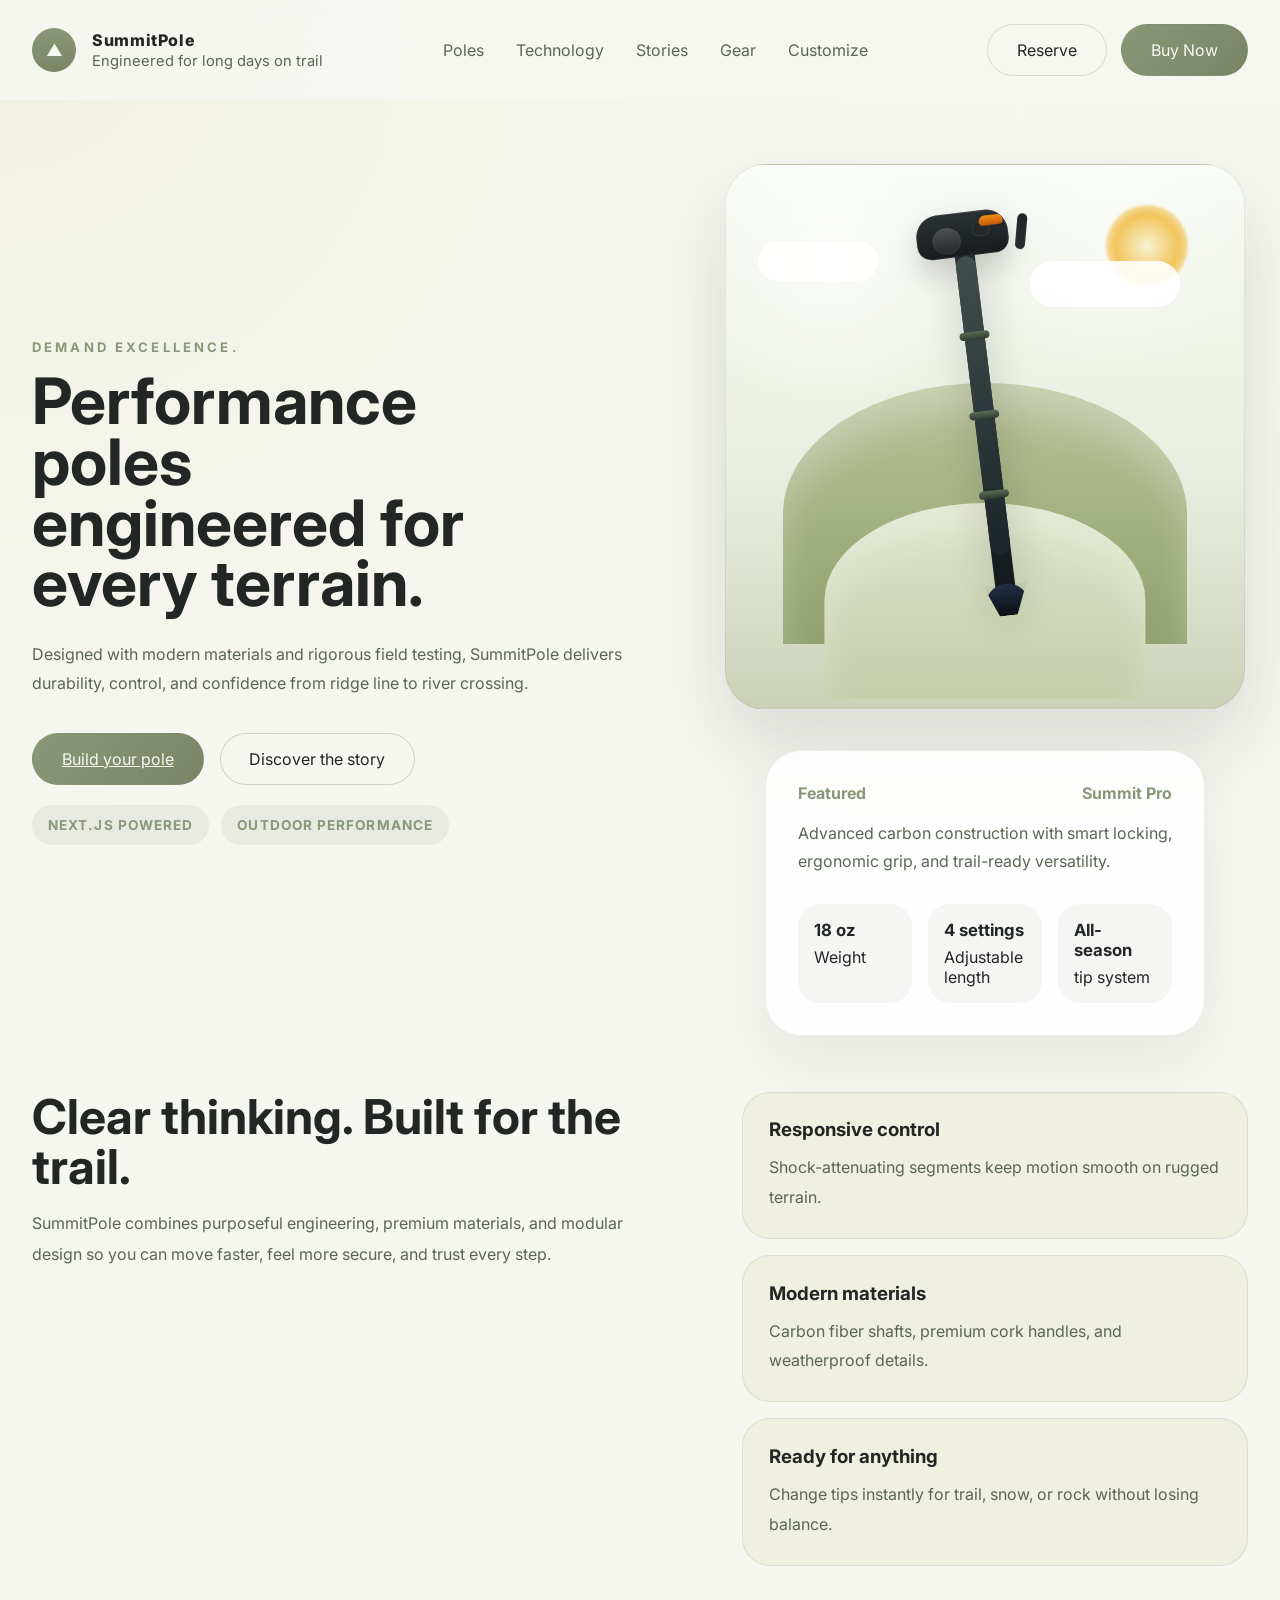
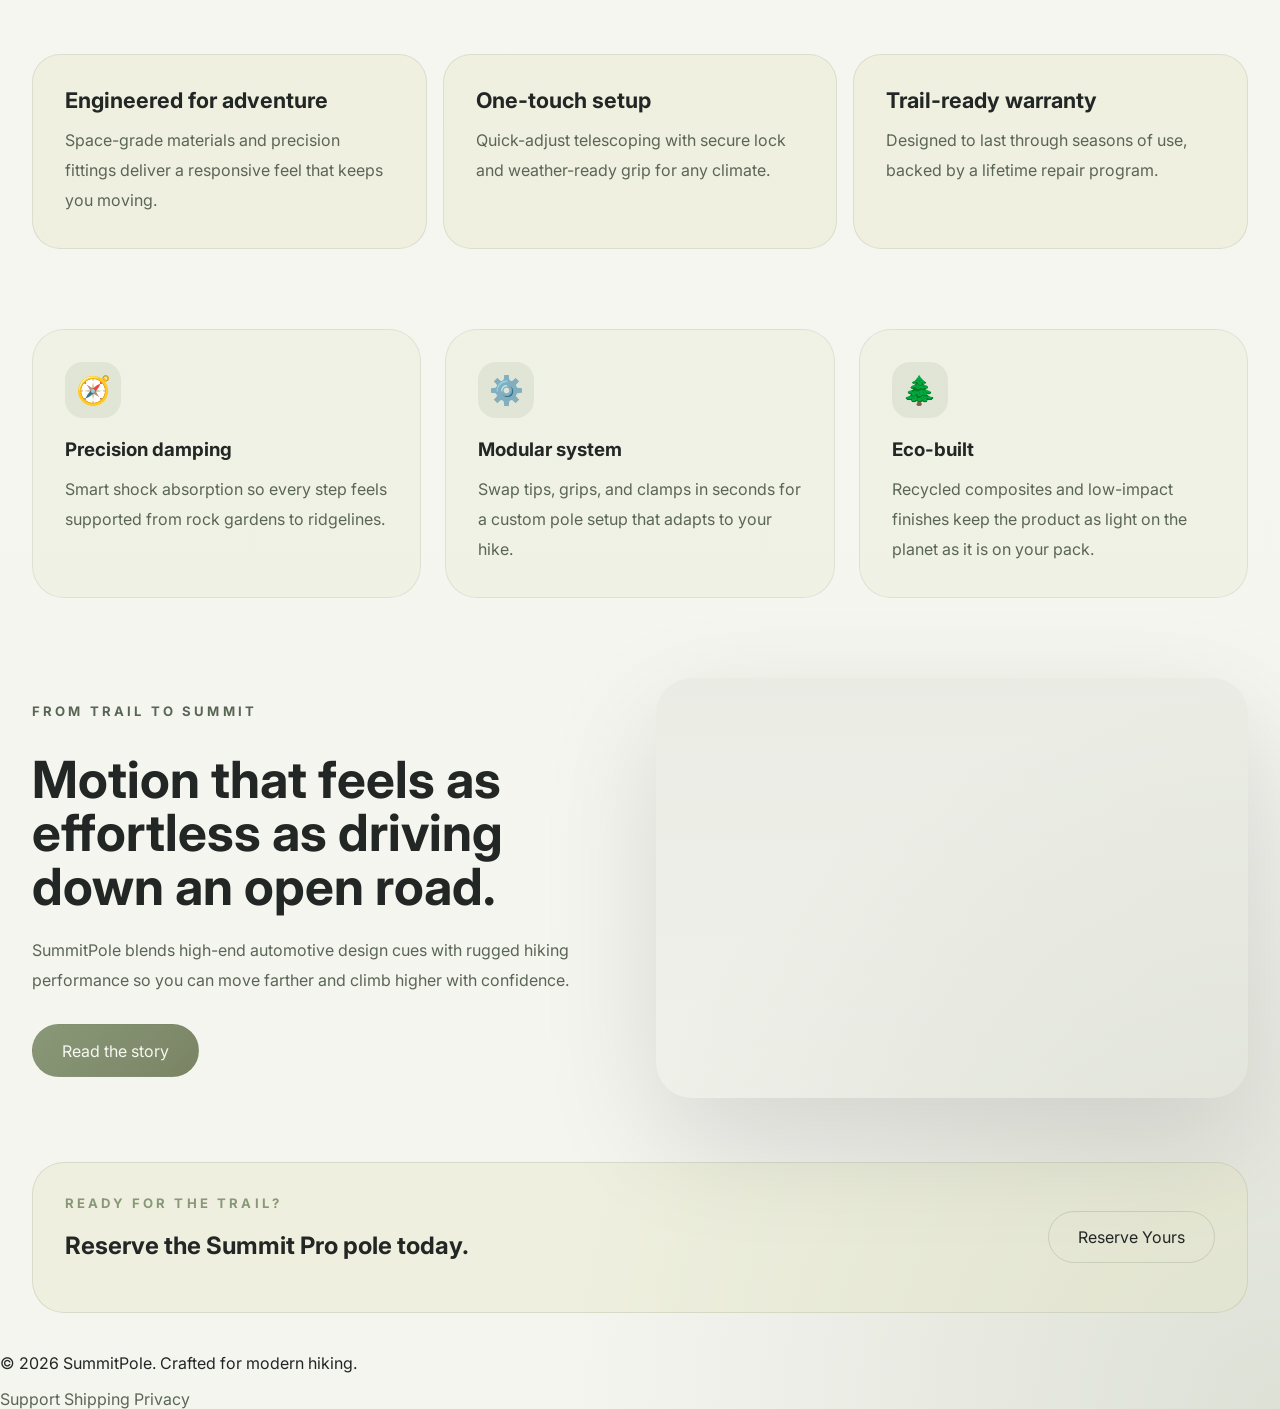
==== index.html @ 0c3d27c0 "<o j k" ====
<!DOCTYPE html>
<html lang="en">
  <head>
    <meta charset="UTF-8" />
    <meta name="viewport" content="width=device-width, initial-scale=1.0" />
    <title>SummitPole | The Modern Hiking Pole</title>
    <link rel="preconnect" href="https://fonts.googleapis.com" />
    <link rel="preconnect" href="https://fonts.gstatic.com" crossorigin />
    <link
      href="https://fonts.googleapis.com/css2?family=Inter:wght@400;500;600;700;800&display=swap"
      rel="stylesheet"
    />
    <link rel="stylesheet" href="styles.css" />
  </head>
  <body>
    <header class="site-header">
      <div class="brand">
        <span class="brand-mark">▲</span>
        <div>
          <p class="brand-name">SummitPole</p>
          <p class="brand-tag">Engineered for long days on trail</p>
        </div>
      </div>

      <nav class="site-nav">
        <a href="#poles">Poles</a>
        <a href="#technology">Technology</a>
        <a href="#stories">Stories</a>
        <a href="#gear">Gear</a>
        <a href="build.html">Customize</a>
      </nav>

      <div class="nav-actions">
        <button class="btn btn-secondary">Reserve</button>
        <a href="build.html"><button class="btn btn-primary">Buy Now</button></a>
      </div>
    </header>

    <main>
      <section class="hero-section hero-animated">
        <div class="hero-copy">
          <p class="eyebrow">Demand Excellence.</p>
          <h1>Performance poles engineered for every terrain.</h1>
          <p class="hero-text">
            Designed with modern materials and rigorous field testing, SummitPole delivers durability, control, and confidence from ridge line to river crossing.
          </p>
          <div class="hero-actions">
            <a class="btn btn-primary" href="build.html">Build your pole</a>
            <button class="btn btn-outline">Discover the story</button>
          </div>
          <div class="hero-badges">
            <span class="hero-badge">Next.js powered</span>
            <span class="hero-badge">Outdoor performance</span>
          </div>
        </div>

        <div class="hero-media">
          <div class="hero-scene">
            <div class="scene-sun"></div>
            <div class="scene-cloud cloud-1"></div>
            <div class="scene-cloud cloud-2"></div>
            <div class="scene-mountain mountain-back"></div>
            <div class="scene-mountain mountain-front"></div>
            <div class="pole-graphic">
              <div class="pole-handle">
                <div class="handle-body"></div>
                <div class="handle-grip"></div>
                <div class="handle-trigger"></div>
                <div class="handle-tip"></div>
                <div class="handle-strap"></div>
              </div>
              <div class="pole-body"></div>
              <div class="pole-ring pole-ring-top"></div>
              <div class="pole-ring pole-ring-mid"></div>
              <div class="pole-ring pole-ring-bottom"></div>
              <div class="pole-tip"></div>
            </div>
          </div>
          <div class="hero-card">
            <div class="hero-card-header">
              <span>Featured</span>
              <span>Summit Pro</span>
            </div>
            <p>Advanced carbon construction with smart locking, ergonomic grip, and trail-ready versatility.</p>
            <div class="stats-row">
              <div>
                <strong>18 oz</strong>
                <span>Weight</span>
              </div>
              <div>
                <strong>4 settings</strong>
                <span>Adjustable length</span>
              </div>
              <div>
                <strong>All-season</strong>
                <span>tip system</span>
              </div>
            </div>
          </div>
        </div>
      </section>

      <section class="intro-panel">
        <div class="intro-copy">
          <h2>Clear thinking. Built for the trail.</h2>
          <p>
            SummitPole combines purposeful engineering, premium materials, and modular design so you can move faster, feel more secure, and trust every step.
          </p>
        </div>
        <div class="intro-points">
          <article>
            <h3>Responsive control</h3>
            <p>Shock-attenuating segments keep motion smooth on rugged terrain.</p>
          </article>
          <article>
            <h3>Modern materials</h3>
            <p>Carbon fiber shafts, premium cork handles, and weatherproof details.</p>
          </article>
          <article>
            <h3>Ready for anything</h3>
            <p>Change tips instantly for trail, snow, or rock without losing balance.</p>
          </article>
        </div>
      </section>

      <section class="feature-strip">
        <article>
          <h2>Engineered for adventure</h2>
          <p>Space-grade materials and precision fittings deliver a responsive feel that keeps you moving.</p>
        </article>
        <article>
          <h2>One-touch setup</h2>
          <p>Quick-adjust telescoping with secure lock and weather-ready grip for any climate.</p>
        </article>
        <article>
          <h2>Trail-ready warranty</h2>
          <p>Designed to last through seasons of use, backed by a lifetime repair program.</p>
        </article>
      </section>

      <section id="technology" class="cards-grid">
        <article class="feature-card">
          <span class="icon">🧭</span>
          <h3>Precision damping</h3>
          <p>Smart shock absorption so every step feels supported from rock gardens to ridgelines.</p>
        </article>
        <article class="feature-card">
          <span class="icon">⚙️</span>
          <h3>Modular system</h3>
          <p>Swap tips, grips, and clamps in seconds for a custom pole setup that adapts to your hike.</p>
        </article>
        <article class="feature-card">
          <span class="icon">🌲</span>
          <h3>Eco-built</h3>
          <p>Recycled composites and low-impact finishes keep the product as light on the planet as it is on your pack.</p>
        </article>
      </section>

      <section id="stories" class="story-section">
        <div class="story-copy">
          <p class="eyebrow">From trail to summit</p>
          <h2>Motion that feels as effortless as driving down an open road.</h2>
          <p>
            SummitPole blends high-end automotive design cues with rugged hiking performance so you can move
            farther and climb higher with confidence.
          </p>
          <button class="btn btn-primary">Read the story</button>
        </div>
        <div class="story-image"></div>
      </section>

      <section id="gear" class="cta-band">
        <div>
          <p class="eyebrow">Ready for the trail?</p>
          <h2>Reserve the Summit Pro pole today.</h2>
        </div>
        <button class="btn btn-secondary">Reserve Yours</button>
      </section>
    </main>

    <footer class="site-footer">
      <p>&copy; 2026 SummitPole. Crafted for modern hiking.</p>
      <nav class="footer-nav">
        <a href="#">Support</a>
        <a href="#">Shipping</a>
        <a href="#">Privacy</a>
      </nav>
    </footer>
  </body>
</html>
---- styles.css ----
:root {
  color-scheme: light;
  font-family: 'Inter', sans-serif;
  font-size: 16px;
  --bg: #f7f7f2;
  --panel: rgba(137, 152, 120, 0.08);
  --panel-strong: rgba(137, 152, 120, 0.12);
  --text: #222725;
  --muted: #5a6655;
  --accent: #899878;
  --accent-soft: rgba(137, 152, 120, 0.14);
  --border: rgba(137, 152, 120, 0.15);
}

* {
  box-sizing: border-box;
}

html, body {
  margin: 0;
  min-height: 100%;
}

body {
  background: radial-gradient(circle at top left, rgba(228, 230, 195, 0.35), transparent 26%),
    radial-gradient(circle at bottom right, rgba(137, 152, 120, 0.22), transparent 22%),
    linear-gradient(180deg, #f7f7f2 0%, #f5f5f0 100%);
  color: var(--text);
}

img {
  max-width: 100%;
  display: block;
}

button {
  font: inherit;
}

.site-header {
  display: flex;
  align-items: center;
  justify-content: space-between;
  gap: 1.5rem;
  padding: 1.5rem 2rem;
  position: sticky;
  top: 0;
  backdrop-filter: blur(18px);
  background: rgba(247, 247, 242, 0.92);
  z-index: 10;
}

.brand {
  display: flex;
  align-items: center;
  gap: 1rem;
}

.brand-mark {
  width: 44px;
  height: 44px;
  border-radius: 50%;
  display: grid;
  place-items: center;
  background: linear-gradient(180deg, #899878 0%, #7a8465 100%);
  color: #f7f7f2;
  font-weight: 800;
}

.brand-name {
  margin: 0;
  font-weight: 800;
  letter-spacing: 0.04em;
}

.brand-tag {
  margin: 0.1rem 0 0;
  font-size: 0.92rem;
  color: var(--muted);
}

.site-nav {
  display: flex;
  gap: 2rem;
  flex-wrap: wrap;
}

.site-nav a,
.footer-nav a {
  color: var(--muted);
  text-decoration: none;
  transition: color 0.2s ease;
}

.site-nav a:hover,
.footer-nav a:hover {
  color: var(--text);
}

.nav-actions {
  display: flex;
  gap: 0.9rem;
  flex-wrap: wrap;
}

.btn {
  border: 1px solid transparent;
  border-radius: 999px;
  padding: 0.95rem 1.8rem;
  cursor: pointer;
  transition: transform 0.2s ease, background 0.2s ease, color 0.2s ease, border-color 0.2s ease;
}

.btn:hover {
  transform: translateY(-1px);
}

.btn-primary {
  background: linear-gradient(135deg, #899878 0%, #7a8465 100%);
  color: #f7f7f2;
}

.btn-secondary {
  background: transparent;
  border-color: rgba(137, 152, 120, 0.3);
  color: var(--text);
}

.btn-outline {
  background: transparent;
  border-color: rgba(137, 152, 120, 0.4);
  color: var(--text);
}

.hero-section {
  display: grid;
  grid-template-columns: 1.1fr 0.9fr;
  align-items: center;
  gap: 3rem;
  padding: 4rem 2rem 2rem;
  min-height: calc(100vh - 92px);
}

.hero-copy {
  max-width: 620px;
}

.eyebrow {
  margin: 0 0 1rem;
  letter-spacing: 0.24em;
  text-transform: uppercase;
  color: var(--accent);
  font-size: 0.82rem;
  font-weight: 700;
}

.hero-section h1 {
  margin: 0;
  font-size: clamp(3rem, 5vw, 5rem);
  line-height: 0.95;
  max-width: 12ch;
}

.hero-text {
    margin: 1.6rem 0 2.2rem;
    color: var(--muted);
    line-height: 1.8;
    max-width: 45rem;
  }

  .hero-actions {
    display: flex;
    gap: 1rem;
    flex-wrap: wrap;
  }

  .hero-badges {
    display: flex;
    flex-wrap: wrap;
    gap: 0.75rem;
    margin-top: 1.25rem;
  }

  .hero-badge {
    display: inline-flex;
    align-items: center;
    padding: 0.75rem 1rem;
    border-radius: 999px;
    background: rgba(137, 152, 120, 0.13);
    color: var(--accent);
    font-size: 0.85rem;
    letter-spacing: 0.08em;
    text-transform: uppercase;
    font-weight: 700;
  }

  .hero-media {
    position: relative;
    display: grid;
    gap: 1.5rem;
    justify-items: center;
  }

  .hero-scene {
    position: relative;
    width: min(100%, 520px);
    aspect-ratio: 1 / 1.05;
    border-radius: 40px;
    overflow: hidden;
    background: linear-gradient(180deg, #f8fbf6 0%, #e7eddd 60%, #cbd1b8 100%);
    border: 1px solid rgba(137, 152, 120, 0.18);
    box-shadow: 0 36px 80px rgba(45, 54, 43, 0.15);
    display: grid;
    place-items: center;
  }

  .hero-scene::before {
    content: '';
    position: absolute;
    inset: 0;
    background: radial-gradient(circle at 20% 20%, rgba(255, 255, 255, 0.55), transparent 24%),
      radial-gradient(circle at 75% 15%, rgba(255, 255, 255, 0.32), transparent 22%);
    pointer-events: none;
  }

  .scene-sun {
    position: absolute;
    width: 82px;
    height: 82px;
    top: 2.5rem;
    right: 3.5rem;
    border-radius: 50%;
    background: radial-gradient(circle, #f7f2d1 0%, #f2c45a 55%, transparent 90%);
    filter: blur(0.85px);
    animation: float-sun 16s ease-in-out infinite alternate;
  }

  .scene-cloud {
    position: absolute;
    background: rgba(255, 255, 255, 0.9);
    border-radius: 999px;
    filter: blur(0.5px);
  }

  .cloud-1 {
    top: 4.75rem;
    left: 2rem;
    width: 120px;
    height: 40px;
    animation: drift-cloud 20s linear infinite;
  }

  .cloud-2 {
    top: 6rem;
    right: 4rem;
    width: 150px;
    height: 46px;
    animation: drift-cloud 24s linear infinite reverse;
  }

  .scene-mountain {
    position: absolute;
    left: 50%;
    transform: translateX(-50%);
    border-radius: 70% 70% 0 0;
    box-shadow: inset 0 28px 36px rgba(255, 255, 255, 0.25);
  }

  .mountain-back {
    width: 78%;
    height: 48%;
    bottom: 12%;
    background: linear-gradient(180deg, #b8c299 0%, #91a16c 100%);
  }

  .mountain-front {
    width: 62%;
    height: 36%;
    bottom: 2%;
    background: linear-gradient(180deg, #dde4ca 0%, #c5ceaa 100%);
    animation: pulse-mountain 12s ease-in-out infinite alternate;
  }

  .pole-graphic {
    position: absolute;
    width: 20px;
    height: 360px;
    background: linear-gradient(180deg, #2b343a 0%, #14191d 100%);
    border-radius: 18px;
    box-shadow: 0 18px 40px rgba(0, 0, 0, 0.18);
    transform: translateY(-1rem) rotate(-7deg);
    animation: float-pole 6s ease-in-out infinite alternate;
  }

  .pole-handle {
    position: absolute;
    top: -30px;
    left: 50%;
    width: 92px;
    height: 44px;
    transform: translateX(-50%);
    display: grid;
    place-items: center;
  }

  .handle-body {
    position: absolute;
    width: 92px;
    height: 44px;
    border-radius: 22px 22px 14px 14px;
    background: linear-gradient(180deg, #2b3134 0%, #181c1f 100%);
    box-shadow: inset 0 0 0 1px rgba(255, 255, 255, 0.08), 0 14px 30px rgba(0, 0, 0, 0.18);
  }

  .handle-grip {
    position: absolute;
    bottom: 4px;
    left: 16px;
    width: 28px;
    height: 26px;
    border-radius: 14px;
    background: linear-gradient(180deg, #4c4f52 0%, #25292c 100%);
    box-shadow: inset 0 0 0 1px rgba(255, 255, 255, 0.06);
  }

  .handle-trigger {
    position: absolute;
    left: 56px;
    top: 12px;
    width: 18px;
    height: 14px;
    border-radius: 6px;
    background: #23282c;
    box-shadow: inset 0 0 0 1px rgba(255, 255, 255, 0.08);
  }

  .handle-tip {
    position: absolute;
    right: 4px;
    top: 6px;
    width: 24px;
    height: 10px;
    border-radius: 6px 6px 4px 4px;
    background: linear-gradient(180deg, #f28f16 0%, #c1580c 100%);
  }

  .handle-strap {
    position: absolute;
    top: 8px;
    right: -18px;
    width: 10px;
    height: 36px;
    background: linear-gradient(180deg, rgba(19, 24, 29, 0.95) 0%, rgba(28, 34, 40, 0.95) 100%);
    border-radius: 999px;
    transform: rotate(12deg);
    box-shadow: inset 0 0 0 1px rgba(255, 255, 255, 0.06);
  }

  .pole-body {
    position: absolute;
    top: 14px;
    left: 50%;
    width: 100%;
    height: 300px;
    transform: translateX(-50%);
    background: linear-gradient(180deg, #3f4f4d 0%, #1c2529 100%);
    border-radius: 18px;
  }

  .pole-ring {
    position: absolute;
    left: 50%;
    width: 30px;
    height: 8px;
    transform: translateX(-50%);
    background: linear-gradient(180deg, #5c6c56 0%, #2f3b33 100%);
    border-radius: 999px;
  }

  .pole-ring-top { top: 90px; }
  .pole-ring-mid { top: 170px; }
  .pole-ring-bottom { top: 250px; }

  .pole-tip {
    position: absolute;
    bottom: -12px;
    left: 50%;
    width: 12px;
    height: 44px;
    transform: translateX(-50%);
    background: linear-gradient(180deg, #20282c 0%, #101416 100%);
    clip-path: polygon(0 0, 100% 0, 70% 100%, 30% 100%);
  }

  .hero-card {
    width: min(100%, 440px);
    background: rgba(255, 255, 255, 0.88);
    border: 1px solid rgba(137, 152, 120, 0.16);
    border-radius: 36px;
    padding: 2rem;
    backdrop-filter: blur(22px);
    box-shadow: 0 28px 64px rgba(45, 54, 43, 0.08);
    transform: translateY(1rem);
    animation: lift-card 6s ease-in-out infinite alternate;
  }

  .hero-card-header {
    display: flex;
    justify-content: space-between;
    gap: 1rem;
    color: var(--accent);
    font-weight: 700;
    margin-bottom: 1rem;
  }

  .hero-card p {
    color: var(--muted);
    line-height: 1.75;
    margin: 0 0 1.8rem;
  }

  .stats-row {
    display: grid;
    grid-template-columns: repeat(3, minmax(0, 1fr));
    gap: 1rem;
  }

  .stats-row div {
    padding: 1rem;
    background: rgba(137, 152, 120, 0.08);
    border-radius: 22px;
  }

  .stats-row strong {
    display: block;
    font-size: 1.05rem;
    margin-bottom: 0.4rem;
  }

  .intro-panel {
    display: grid;
    grid-template-columns: 1.35fr 1fr;
    gap: 1.75rem;
    padding: 2.5rem 2rem 3rem;
    align-items: start;
  }

  .intro-copy h2 {
    margin: 0 0 1rem;
    font-size: clamp(2.4rem, 4vw, 3rem);
    line-height: 1.05;
  }

  .intro-copy p {
    margin: 0;
    color: var(--muted);
    line-height: 1.9;
    max-width: 38rem;
  }

  .intro-points {
    display: grid;
    gap: 1rem;
  }

  .intro-points article {
    background: rgba(228, 230, 195, 0.35);
    border: 1px solid rgba(137, 152, 120, 0.2);
    border-radius: 28px;
    padding: 1.6rem;
  }

  .intro-points h3 {
    margin: 0 0 0.75rem;
  }

  .intro-points p {
    margin: 0;
    color: var(--muted);
    line-height: 1.85;
  }

  @keyframes float-pole {
    0%, 100% { transform: translateY(-1rem) rotate(-7deg); }
    50% { transform: translateY(-0.5rem) rotate(-4deg); }
  }

  @keyframes float-sun {
    0%, 100% { transform: translateY(0); }
    50% { transform: translateY(8px); }
  }

  @keyframes drift-cloud {
    0% { transform: translateX(0); }
    100% { transform: translateX(18px); }
  }

  @keyframes pulse-mountain {
    0%, 100% { transform: translateX(-50%); }
    50% { transform: translateX(-52%); }
  }

  @keyframes lift-card {
    0%, 100% { transform: translateY(1rem); }
    50% { transform: translateY(0.4rem); }
  }
.feature-strip {
  display: grid;
  grid-template-columns: repeat(3, minmax(0, 1fr));
  gap: 1rem;
  padding: 2.5rem 2rem;
}

.feature-strip article {
  background: rgba(228, 230, 195, 0.35);
  padding: 2rem;
  border-radius: 28px;
  border: 1px solid rgba(137, 152, 120, 0.2);
}

.feature-strip h2 {
  margin: 0 0 0.75rem;
  font-size: 1.35rem;
}

.feature-strip p {
  margin: 0;
  color: var(--muted);
  line-height: 1.9;
}

.cards-grid {
  display: grid;
  grid-template-columns: repeat(3, minmax(0, 1fr));
  gap: 1.5rem;
  padding: 2.5rem 2rem;
}

.feature-card {
  background: rgba(228, 230, 195, 0.25);
  border: 1px solid rgba(137, 152, 120, 0.18);
  border-radius: 32px;
  padding: 2rem;
}

.feature-card .icon {
  display: inline-flex;
  width: 56px;
  height: 56px;
  border-radius: 18px;
  background: rgba(137, 152, 120, 0.15);
  align-items: center;
  justify-content: center;
  font-size: 1.75rem;
  margin-bottom: 1.25rem;
}

.feature-card h3 {
  margin: 0 0 0.8rem;
}

.feature-card p {
  margin: 0;
  color: var(--muted);
  line-height: 1.9;
}

.story-section {
  display: grid;
  grid-template-columns: 1fr 1fr;
  align-items: center;
  gap: 2rem;
  padding: 2.5rem 2rem 4rem;
}

.story-copy {
  max-width: 44rem;
}

.story-section h2 {
  margin: 0 0 1.3rem;
  font-size: clamp(2.4rem, 4vw, 3.4rem);
  line-height: 1.05;
}

.story-section p {
  margin: 0 0 1.8rem;
  color: var(--muted);
  line-height: 1.9;
}

.story-image {
  min-height: 420px;
  border-radius: 36px;
  background: linear-gradient(180deg, rgba(137,152,120,0.1), rgba(137,152,120,0.05)),
    url('https://images.unsplash.com/photo-1500530855697-b586d89ba3ee?auto=format&fit=crop&w=1200&q=80') center / cover no-repeat;
  box-shadow: 0 40px 120px rgba(0, 0, 0, 0.12);
}

.cta-band {
  display: flex;
  align-items: center;
  justify-content: space-between;
  gap: 1rem;
  padding: 2rem;
  margin: 0 2rem 2.5rem;
  border-radius: 32px;
  background: rgba(228, 230, 195, 0.4);
  border: 1px solid rgba(137, 152, 120, 0.22);
}

  .hero-build {
    padding-bottom: 1rem;
    background: radial-gradient(circle at top left, rgba(228, 230, 195, 0.4), transparent 22%),
      linear-gradient(180deg, #fafaf8 0%, #f7f7f2 100%);
  }

  .build-panel.build-layout {
    display: grid;
    grid-template-columns: 1.2fr 0.85fr;
    gap: 2rem;
    padding: 2.5rem 2rem 3rem;
  }

  .model-view {
    display: flex;
    flex-direction: column;
    align-items: center;
    justify-content: flex-start;
    gap: 1rem;
    min-height: 560px;
    position: sticky;
    top: 100px;
    align-self: start;
  }

  .model-scene {
    width: 100%;
    min-height: 520px;
    max-height: calc(100vh - 150px);
    border-radius: 32px;
    background: rgba(228, 230, 195, 0.2);
    border: 1px solid rgba(137, 152, 120, 0.2);
    display: grid;
    place-items: center;
    perspective: 1600px;
    overflow: hidden;
    position: relative;
    cursor: grab;
  }

  .model-scene:active {
    cursor: grabbing;
  }

  .pole-assembly {
    position: relative;
    width: 90px;
    height: 510px;
    transform-style: preserve-3d;
    transform: rotateX(15deg) rotateY(-18deg);
    transition: transform 0.15s ease, height 0.15s ease;
  }

  .pole-core {
    position: absolute;
    top: 0;
    left: 50%;
    transform: translateX(-50%);
    width: 28px;
    height: 100%;
    background: radial-gradient(circle at 50% 20%, rgba(255,255,255,0.2), transparent 40%),
      linear-gradient(180deg, #d7d8de 0%, #1c2532 100%);
    border-radius: 999px;
    box-shadow: inset 0 0 0 1px rgba(255, 255, 255, 0.08), 0 22px 50px rgba(0, 0, 0, 0.16);
  }

  .pole-core::before,
  .pole-core::after {
    content: '';
    position: absolute;
    left: 50%;
    transform: translateX(-50%);
    width: 40px;
    height: 18px;
    border-radius: 50%;
    background: radial-gradient(circle at center, rgba(255,255,255,0.18), rgba(255,255,255,0.04) 55%, transparent 80%);
  }

  .pole-core::before {
    top: -8px;
    background: radial-gradient(circle at center, rgba(255,255,255,0.22), rgba(255,255,255,0.06) 50%, transparent 74%);
  }

  .pole-core::after {
    bottom: -8px;
  }

  .pole-grip {
    position: absolute;
    top: 8%;
    left: 50%;
    transform: translateX(-50%);
    width: 62px;
    height: 84px;
    border-radius: 34px;
    background: linear-gradient(180deg, #1b2430 0%, #0c1118 100%);
    border: 1px solid rgba(255, 255, 255, 0.08);
    box-shadow: inset 0 0 0 1px rgba(255, 255, 255, 0.05);
  }

  .pole-tip {
    position: absolute;
    bottom: -16px;
    left: 50%;
    transform: translateX(-50%);
    width: 44px;
    height: 32px;
    border-radius: 24px 24px 6px 6px;
    background: linear-gradient(180deg, #232f42 0%, #0c1018 100%);
    box-shadow: 0 16px 36px rgba(0, 0, 0, 0.35);
    transition: width 0.2s ease, height 0.2s ease, border-radius 0.2s ease;
  }

  .pole-tip.snow {
    width: 72px;
    height: 18px;
    border-radius: 50%;
  }

  .pole-tip.rock {
    width: 32px;
    height: 42px;
    border-radius: 18px;
  }

  .module-chip {
    position: absolute;
    left: 50%;
    transform: translateX(-50%);
    min-width: 88px;
    padding: 0.5rem 0.85rem;
    border-radius: 999px;
    background: rgba(137, 152, 120, 0.18);
    color: var(--text);
    font-size: 0.78rem;
    text-transform: uppercase;
    letter-spacing: 0.08em;
    border: 1px solid rgba(137, 152, 120, 0.3);
    transition: background 0.2s ease, border-color 0.2s ease;
  }

  .module-chip.gps {
    top: 30%;
  }

  .module-chip.alarm {
    top: 42%;
  }

  .module-chip.gps.pro {
    background: rgba(82, 173, 255, 0.18);
    border-color: rgba(82, 173, 255, 0.3);
  }

  .module-chip.alarm.audible {
    background: rgba(255, 84, 84, 0.16);
    border-color: rgba(255, 84, 84, 0.28);
  }

  .model-label {
    color: var(--muted);
    text-transform: uppercase;
    letter-spacing: 0.18em;
    font-size: 0.82rem;
  }

  .build-controls {
    display: grid;
    gap: 1.75rem;
  }

  .module-grid {
    display: grid;
    grid-template-columns: 1fr;
    gap: 1.25rem;
  }

  .module-card {
    background: rgba(255, 255, 255, 0.78);
    border: 1px solid rgba(137, 152, 120, 0.18);
    box-shadow: 0 30px 60px rgba(45, 54, 43, 0.08);
    border-radius: 32px;
    padding: 1.75rem;
    backdrop-filter: blur(18px);
    transition: transform 0.25s ease, border-color 0.2s ease, box-shadow 0.2s ease;
  }

  .module-card:hover {
    transform: translateY(-2px);
    border-color: rgba(137, 152, 120, 0.3);
    box-shadow: 0 34px 68px rgba(45, 54, 43, 0.12);
  }

  .module-label {
    display: inline-flex;
    align-items: center;
    justify-content: center;
    width: 2.5rem;
    height: 2.5rem;
    border-radius: 50%;
    background: rgba(137, 152, 120, 0.16);
    color: var(--accent);
    font-weight: 700;
    font-size: 0.95rem;
    box-shadow: inset 0 0 0 1px rgba(137, 152, 120, 0.18);
  }

  .module-card h2 {
    margin: 0.5rem 0 0.75rem;
    letter-spacing: -0.02em;
  }

  .module-price {
    display: inline-flex;
    align-items: center;
    gap: 0.35rem;
    padding: 0.65rem 1rem;
    margin-bottom: 1rem;
    border-radius: 999px;
    background: rgba(82, 173, 255, 0.1);
    color: #1b3d61;
    font-size: 0.9rem;
    font-weight: 600;
    border: 1px solid rgba(82, 173, 255, 0.18);
  }

  .module-card p {
    margin: 0 0 1.3rem;
    color: var(--muted);
    line-height: 1.8;
  }

  .control-group {
    display: grid;
    gap: 0.85rem;
  }

  .control-group label {
    display: flex;
    align-items: center;
    gap: 1rem;
    padding: 0.95rem 1.2rem;
    border-radius: 24px;
    border: 1px solid rgba(137, 152, 120, 0.16);
    background: rgba(255, 255, 255, 0.72);
    color: var(--text);
    font-weight: 500;
    cursor: pointer;
    transition: transform 0.2s ease, background 0.2s ease, border-color 0.2s ease, box-shadow 0.2s ease;
  }

  .control-group label:hover {
    background: rgba(228, 230, 195, 0.42);
  }

  .option-price {
    margin-left: auto;
    color: var(--muted);
    font-size: 0.9rem;
    font-weight: 500;
    white-space: nowrap;
  }

  .control-group input {
    accent-color: var(--accent);
    width: 1rem;
    height: 1rem;
    min-width: 1rem;
    min-height: 1rem;
  }

  .control-group input:checked {
    box-shadow: 0 0 0 4px rgba(137, 152, 120, 0.15);
  }

  .summary-card {
    background: linear-gradient(180deg, rgba(255, 255, 255, 0.86), rgba(228, 230, 195, 0.72));
    border: 1px solid rgba(137, 152, 120, 0.22);
    box-shadow: 0 24px 48px rgba(45, 54, 43, 0.08);
    border-radius: 32px;
    padding: 2rem;
    display: flex;
    flex-direction: column;
    gap: 1.75rem;
  }

  .summary-header {
    display: flex;
    justify-content: space-between;
    align-items: flex-start;
    gap: 1rem;
    color: var(--muted);
    font-size: 0.95rem;
    letter-spacing: 0.06em;
    text-transform: uppercase;
  }

  .summary-header strong {
    display: block;
    margin-top: 0.35rem;
    color: var(--text);
    font-size: 1.35rem;
    font-weight: 800;
    letter-spacing: -0.03em;
  }

  .summary-card ul {
    list-style: none;
    padding: 0;
    margin: 0;
    display: grid;
    gap: 0.8rem;
  }

  .summary-card li {
    display: flex;
    justify-content: space-between;
    align-items: center;
    color: var(--muted);
    padding: 0.95rem 1rem;
    border-radius: 18px;
    background: rgba(137, 152, 120, 0.08);
  }

  .summary-foot {
    display: grid;
    gap: 1rem;
  }

  .summary-foot div {
    display: flex;
    justify-content: space-between;
    align-items: center;
  }

  .build-info {
    display: grid;
    grid-template-columns: repeat(2, minmax(0, 1fr));
    gap: 1.5rem;
    padding: 0 2rem 4rem;
  }

  .build-info article {
    background: rgba(228, 230, 195, 0.2);
    border: 1px solid rgba(137, 152, 120, 0.15);
    border-radius: 28px;
    padding: 2rem;
  }

  .build-info h2 {
    margin: 0 0 0.85rem;
  }

@media (max-width: 1080px) {
  .build-panel.build-layout {
    grid-template-columns: 1fr;
  }
}

@media (max-width: 720px) {
  .site-header {
    flex-direction: column;
    align-items: stretch;
  }

  .site-nav {
    justify-content: center;
  }

  .nav-actions {
    justify-content: center;
  }

  .hero-section,
  .story-section,
  .feature-strip,
  .cards-grid {
    padding-left: 1.25rem;
    padding-right: 1.25rem;
  }

  .feature-strip,
  .cards-grid {
    grid-template-columns: 1fr;
  }

  .hero-card,
  .story-image,
  .cta-band {
    width: 100%;
  }
}
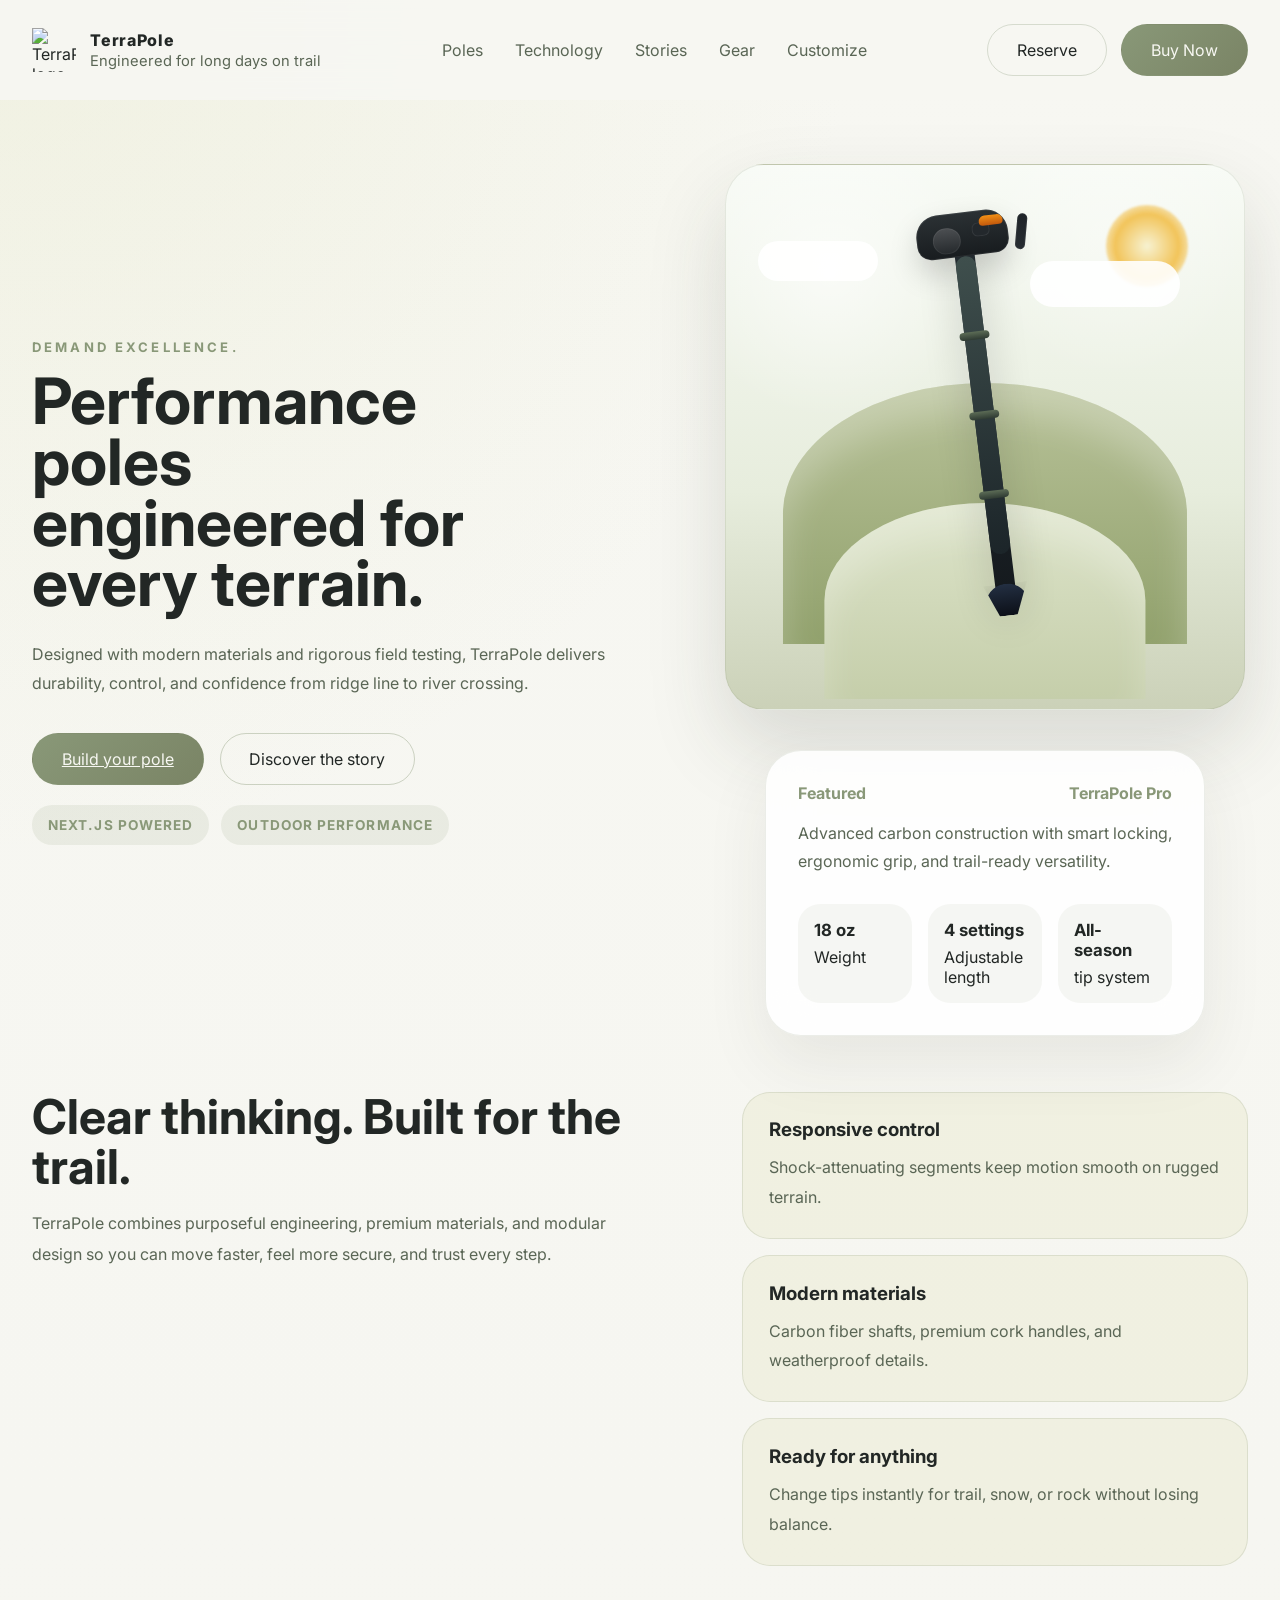
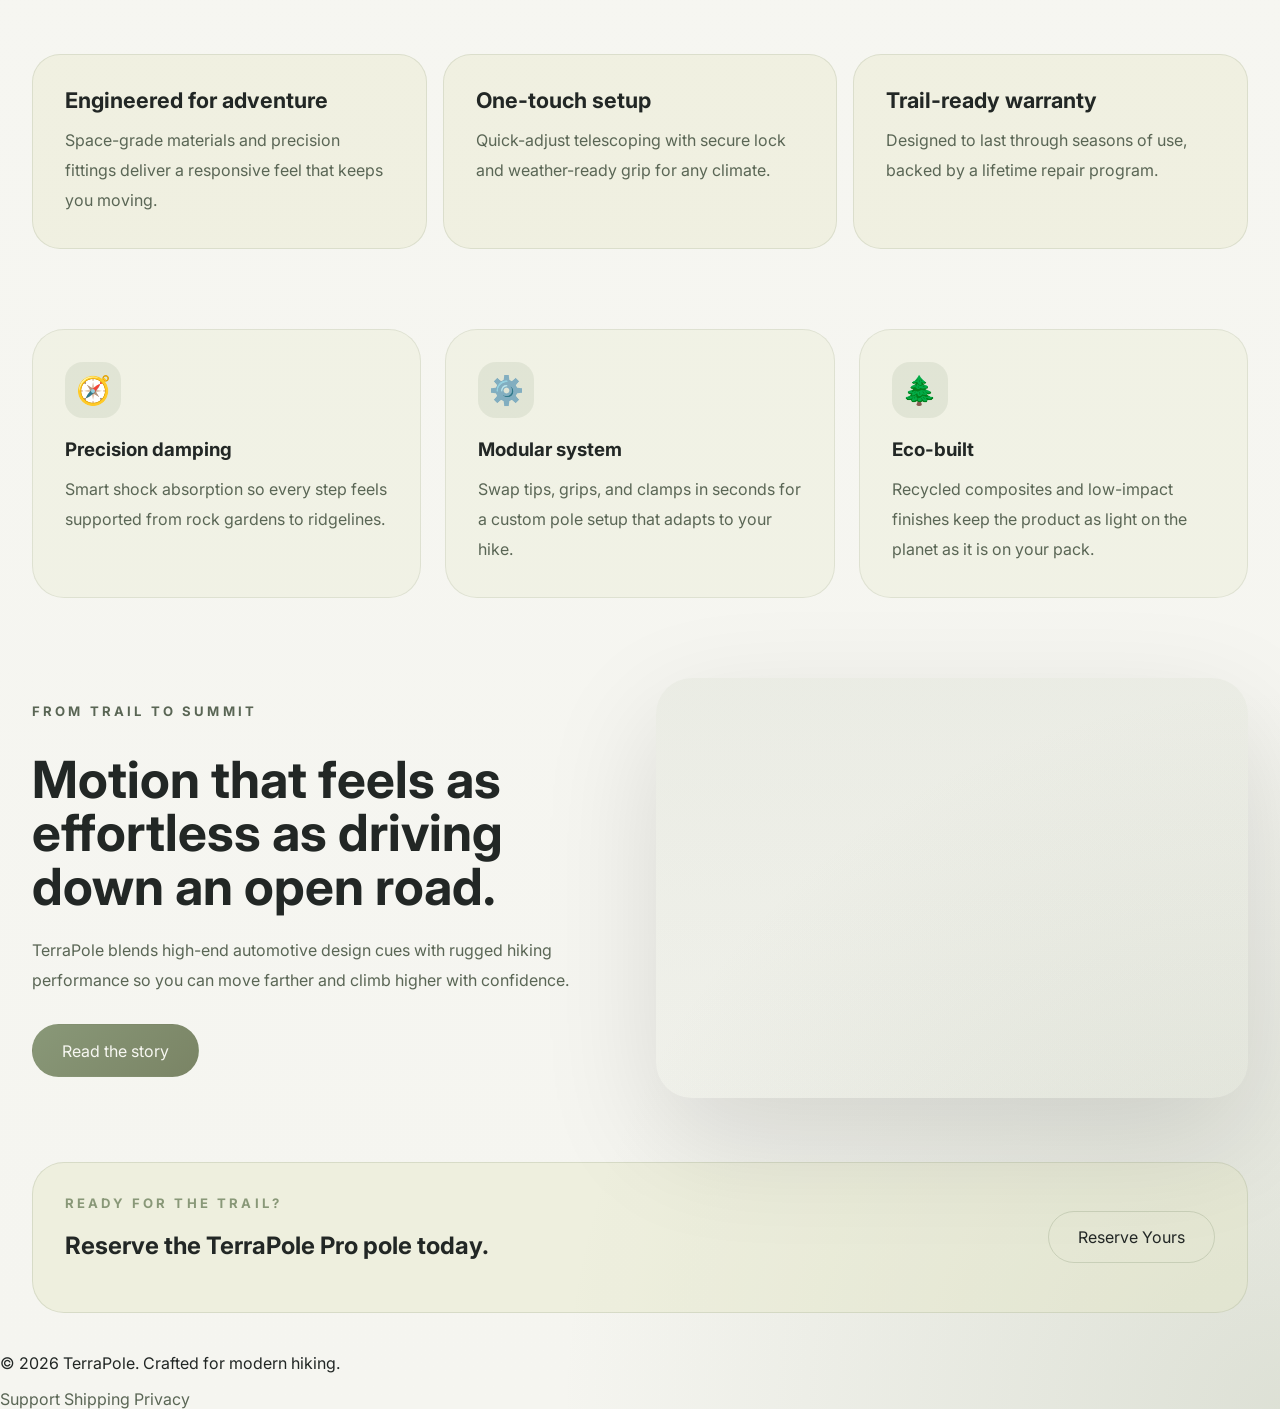
==== commit 4a96991a: "gggigii" ====
--- a/index.html
+++ b/index.html
@@ -3,7 +3,7 @@
   <head>
     <meta charset="UTF-8" />
     <meta name="viewport" content="width=device-width, initial-scale=1.0" />
-    <title>SummitPole | The Modern Hiking Pole</title>
+    <title>TerraPole | The Modern Hiking Pole</title>
     <link rel="preconnect" href="https://fonts.googleapis.com" />
     <link rel="preconnect" href="https://fonts.gstatic.com" crossorigin />
     <link
@@ -15,9 +15,9 @@
   <body>
     <header class="site-header">
       <div class="brand">
-        <span class="brand-mark">▲</span>
+        <img class="brand-logo" src="logo.png" alt="TerraPole logo" />
         <div>
-          <p class="brand-name">SummitPole</p>
+          <p class="brand-name">TerraPole</p>
           <p class="brand-tag">Engineered for long days on trail</p>
         </div>
       </div>
@@ -42,7 +42,7 @@
           <p class="eyebrow">Demand Excellence.</p>
           <h1>Performance poles engineered for every terrain.</h1>
           <p class="hero-text">
-            Designed with modern materials and rigorous field testing, SummitPole delivers durability, control, and confidence from ridge line to river crossing.
+            Designed with modern materials and rigorous field testing, TerraPole delivers durability, control, and confidence from ridge line to river crossing.
           </p>
           <div class="hero-actions">
             <a class="btn btn-primary" href="build.html">Build your pole</a>
@@ -79,7 +79,7 @@
           <div class="hero-card">
             <div class="hero-card-header">
               <span>Featured</span>
-              <span>Summit Pro</span>
+              <span>TerraPole Pro</span>
             </div>
             <p>Advanced carbon construction with smart locking, ergonomic grip, and trail-ready versatility.</p>
             <div class="stats-row">
@@ -104,7 +104,7 @@
         <div class="intro-copy">
           <h2>Clear thinking. Built for the trail.</h2>
           <p>
-            SummitPole combines purposeful engineering, premium materials, and modular design so you can move faster, feel more secure, and trust every step.
+            TerraPole combines purposeful engineering, premium materials, and modular design so you can move faster, feel more secure, and trust every step.
           </p>
         </div>
         <div class="intro-points">
@@ -161,7 +161,7 @@
           <p class="eyebrow">From trail to summit</p>
           <h2>Motion that feels as effortless as driving down an open road.</h2>
           <p>
-            SummitPole blends high-end automotive design cues with rugged hiking performance so you can move
+            TerraPole blends high-end automotive design cues with rugged hiking performance so you can move
             farther and climb higher with confidence.
           </p>
           <button class="btn btn-primary">Read the story</button>
@@ -172,14 +172,14 @@
       <section id="gear" class="cta-band">
         <div>
           <p class="eyebrow">Ready for the trail?</p>
-          <h2>Reserve the Summit Pro pole today.</h2>
+          <h2>Reserve the TerraPole Pro pole today.</h2>
         </div>
         <button class="btn btn-secondary">Reserve Yours</button>
       </section>
     </main>
 
     <footer class="site-footer">
-      <p>&copy; 2026 SummitPole. Crafted for modern hiking.</p>
+      <p>&copy; 2026 TerraPole. Crafted for modern hiking.</p>
       <nav class="footer-nav">
         <a href="#">Support</a>
         <a href="#">Shipping</a>
--- a/styles.css
+++ b/styles.css
@@ -53,7 +53,13 @@
 .brand {
   display: flex;
   align-items: center;
-  gap: 1rem;
+  gap: 0.9rem;
+}
+
+.brand-logo {
+  width: 44px;
+  height: 44px;
+  object-fit: contain;
 }
 
 .brand-mark {
@@ -617,9 +623,14 @@
 
   .build-panel.build-layout {
     display: grid;
-    grid-template-columns: 1.2fr 0.85fr;
+    grid-template-columns: minmax(0, 1.2fr) minmax(0, 0.85fr);
     gap: 2rem;
     padding: 2.5rem 2rem 3rem;
+  }
+
+  .model-view,
+  .model-scene {
+    min-width: 0;
   }
 
   .model-view {
@@ -651,6 +662,12 @@
 
   .model-scene:active {
     cursor: grabbing;
+  }
+
+  .model-scene canvas {
+    width: 100% !important;
+    height: 100% !important;
+    display: block;
   }
 
   .pole-assembly {
@@ -968,36 +985,419 @@
   }
 }
 
+@media (max-width: 1005px) {
+  .site-header {
+    flex-wrap: wrap;
+    justify-content: center;
+    padding: 1.25rem 1.5rem;
+  }
+
+  .site-nav {
+    justify-content: center;
+    gap: 1rem;
+  }
+
+  .nav-actions {
+    width: 100%;
+    justify-content: center;
+  }
+
+  .hero-section {
+    grid-template-columns: 1fr;
+    gap: 2.5rem;
+    padding: 3rem 1.5rem 2rem;
+    min-height: auto;
+  }
+
+  .hero-copy {
+    max-width: 100%;
+  }
+
+  .hero-actions {
+    flex-wrap: wrap;
+    gap: 0.9rem;
+  }
+
+  .hero-badges {
+    justify-content: flex-start;
+  }
+
+  .hero-scene {
+    width: min(100%, 420px);
+  }
+
+  .hero-section.hero-build {
+    padding: 3rem 1.5rem 2rem;
+  }
+
+  .hero-section.hero-build h1 {
+    font-size: clamp(2.6rem, 4vw, 3.2rem);
+  }
+
+  .build-panel.build-layout {
+    grid-template-columns: 1fr;
+    gap: 2rem;
+    padding: 0 1.5rem 2rem;
+  }
+
+  .model-view {
+    position: static;
+    top: auto;
+    min-height: auto;
+    padding-bottom: 1rem;
+  }
+
+  .model-scene {
+    width: 100%;
+    min-height: 400px;
+  }
+
+  .build-controls {
+    gap: 1.5rem;
+  }
+
+  .module-grid {
+    grid-template-columns: 1fr;
+  }
+
+  .module-card,
+  .feature-strip article,
+  .feature-card,
+  .intro-points article {
+    padding: 1.5rem;
+  }
+
+  .summary-card {
+    width: 100%;
+  }
+
+  .summary-foot {
+    display: flex;
+    flex-direction: column;
+    align-items: stretch;
+    gap: 1rem;
+  }
+
+  .summary-foot button {
+    width: 100%;
+  }
+
+  .story-section,
+  .build-info {
+    grid-template-columns: 1fr;
+  }
+
+  .story-image {
+    min-height: 360px;
+    width: 100%;
+  }
+}
+
 @media (max-width: 720px) {
   .site-header {
     flex-direction: column;
     align-items: stretch;
+    padding: 1rem 1rem 1.25rem;
+    gap: 1rem;
   }
 
   .site-nav {
     justify-content: center;
+    gap: 0.75rem;
+    flex-wrap: wrap;
+  }
+
+  .site-nav a,
+  .footer-nav a {
+    font-size: 0.95rem;
+  }
+
+  .module-grid {
+    grid-template-columns: 1fr;
+    gap: 1rem;
   }
 
   .nav-actions {
+    width: 100%;
     justify-content: center;
-  }
-
-  .hero-section,
+    flex-direction: column;
+    gap: 0.75rem;
+  }
+
+  .hero-section {
+    grid-template-columns: 1fr;
+    padding: 3rem 1.25rem 2rem;
+    min-height: auto;
+  }
+
+  .hero-copy,
+  .hero-media {
+    width: 100%;
+  }
+
+  .hero-media {
+    justify-items: center;
+  }
+
+  .hero-scene {
+    width: min(100%, 420px);
+  }
+
+  .hero-card {
+    width: 100%;
+  }
+
+  .hero-actions {
+    flex-direction: column;
+    align-items: stretch;
+  }
+
+  .hero-actions .btn,
+  .nav-actions .btn,
+  .cta-band .btn {
+    width: 100%;
+    justify-content: center;
+  }
+
+  .story-section,
+  .feature-strip,
+  .cards-grid,
+  .intro-panel {
+    padding-left: 1.25rem;
+    padding-right: 1.25rem;
+  }
+
+  .intro-panel,
   .story-section,
   .feature-strip,
   .cards-grid {
-    padding-left: 1.25rem;
-    padding-right: 1.25rem;
-  }
-
+    grid-template-columns: 1fr;
+  }
+
+  .intro-panel {
+    gap: 1.5rem;
+  }
+
+  .story-image {
+    min-height: 320px;
+    width: 100%;
+  }
+
+  .cta-band {
+    width: 100%;
+    flex-direction: column;
+    align-items: stretch;
+    text-align: left;
+    padding: 1.5rem 1.25rem;
+  }
+
+  .cta-band button {
+    width: 100%;
+  }
+}
+
+@media (max-width: 520px) {
+  :root {
+    font-size: 15px;
+  }
+
+  .site-header {
+    padding: 0.9rem 1rem;
+    gap: 0.9rem;
+  }
+
+  .site-nav {
+    gap: 0.75rem;
+  }
+
+  .hero-section {
+    padding: 2rem 1rem 1.5rem;
+  }
+
+  .hero-copy h1 {
+    font-size: 2.4rem;
+    line-height: 1.05;
+  }
+
+  .hero-text,
+  .story-section p,
+  .intro-copy p,
+  .feature-strip p,
+  .feature-card p,
+  .module-card p,
+  .summary-card li,
+  .control-group label {
+    font-size: 0.97rem;
+  }
+
+  .hero-actions {
+    gap: 0.75rem;
+  }
+
+  .btn {
+    padding: 0.85rem 1.2rem;
+  }
+
+  .hero-scene {
+    width: 100%;
+    max-width: 360px;
+  }
+
+  .hero-card {
+    padding: 1.5rem;
+  }
+
+  .stats-row {
+    grid-template-columns: 1fr;
+  }
+
+  .intro-panel,
+  .feature-strip,
+  .cards-grid,
+  .story-section,
+  .build-info {
+    padding-left: 1rem;
+    padding-right: 1rem;
+  }
+
+  .intro-copy p {
+    max-width: 100%;
+  }
+
+  .intro-panel,
+  .story-section,
   .feature-strip,
   .cards-grid {
     grid-template-columns: 1fr;
   }
 
+  .story-image {
+    min-height: 280px;
+  }
+
+  .cta-band {
+    padding: 1.25rem 1rem;
+  }
+
+  .cta-band button {
+    width: 100%;
+  }
+
+  .build-panel.build-layout {
+    padding: 1.5rem 1rem 1.5rem;
+  }
+
+  .model-view {
+    padding-bottom: 0.75rem;
+  }
+
+  .model-scene {
+    min-height: 360px;
+    max-height: none;
+  }
+
+  .module-card,
+  .feature-strip article,
+  .feature-card,
+  .intro-points article,
+  .summary-card,
+  .build-info article {
+    padding: 1.25rem;
+  }
+
+  .summary-foot {
+    gap: 0.75rem;
+  }
+
+  .summary-foot div {
+    flex-direction: column;
+    align-items: stretch;
+    gap: 0.5rem;
+  }
+}
+
+@media (max-width: 420px) {
+  :root {
+    font-size: 14px;
+  }
+
+  .site-header {
+    padding: 0.85rem 0.85rem;
+  }
+
+  .site-nav,
+  .nav-actions {
+    width: 100%;
+  }
+
+  .hero-section {
+    padding: 1.75rem 0.85rem 1.25rem;
+  }
+
+  .hero-copy h1 {
+    font-size: 2.2rem;
+  }
+
+  .hero-text,
+  .story-section p,
+  .intro-copy p,
+  .feature-strip p,
+  .feature-card p,
+  .module-card p,
+  .control-group label {
+    font-size: 0.94rem;
+  }
+
+  .hero-scene {
+    max-width: 320px;
+  }
+
   .hero-card,
-  .story-image,
+  .module-card,
+  .feature-strip article,
+  .feature-card,
+  .intro-points article,
+  .summary-card,
+  .build-info article {
+    padding: 1rem;
+  }
+
+  .btn {
+    padding: 0.8rem 1rem;
+  }
+
+  .site-nav a,
+  .footer-nav a {
+    font-size: 0.9rem;
+  }
+
+  .brand-logo {
+    width: 36px;
+    height: 36px;
+  }
+
+  .site-header {
+    padding: 1rem 1rem;
+  }
+
   .cta-band {
-    width: 100%;
-  }
-}
+    padding: 1rem 0.85rem;
+  }
+
+  .build-panel.build-layout {
+    padding: 1rem 0.85rem 1.5rem;
+  }
+
+  .model-scene {
+    min-height: 320px;
+  }
+
+  .summary-header {
+    flex-direction: column;
+    align-items: stretch;
+  }
+
+  .summary-foot div {
+    justify-content: space-between;
+  }
+}
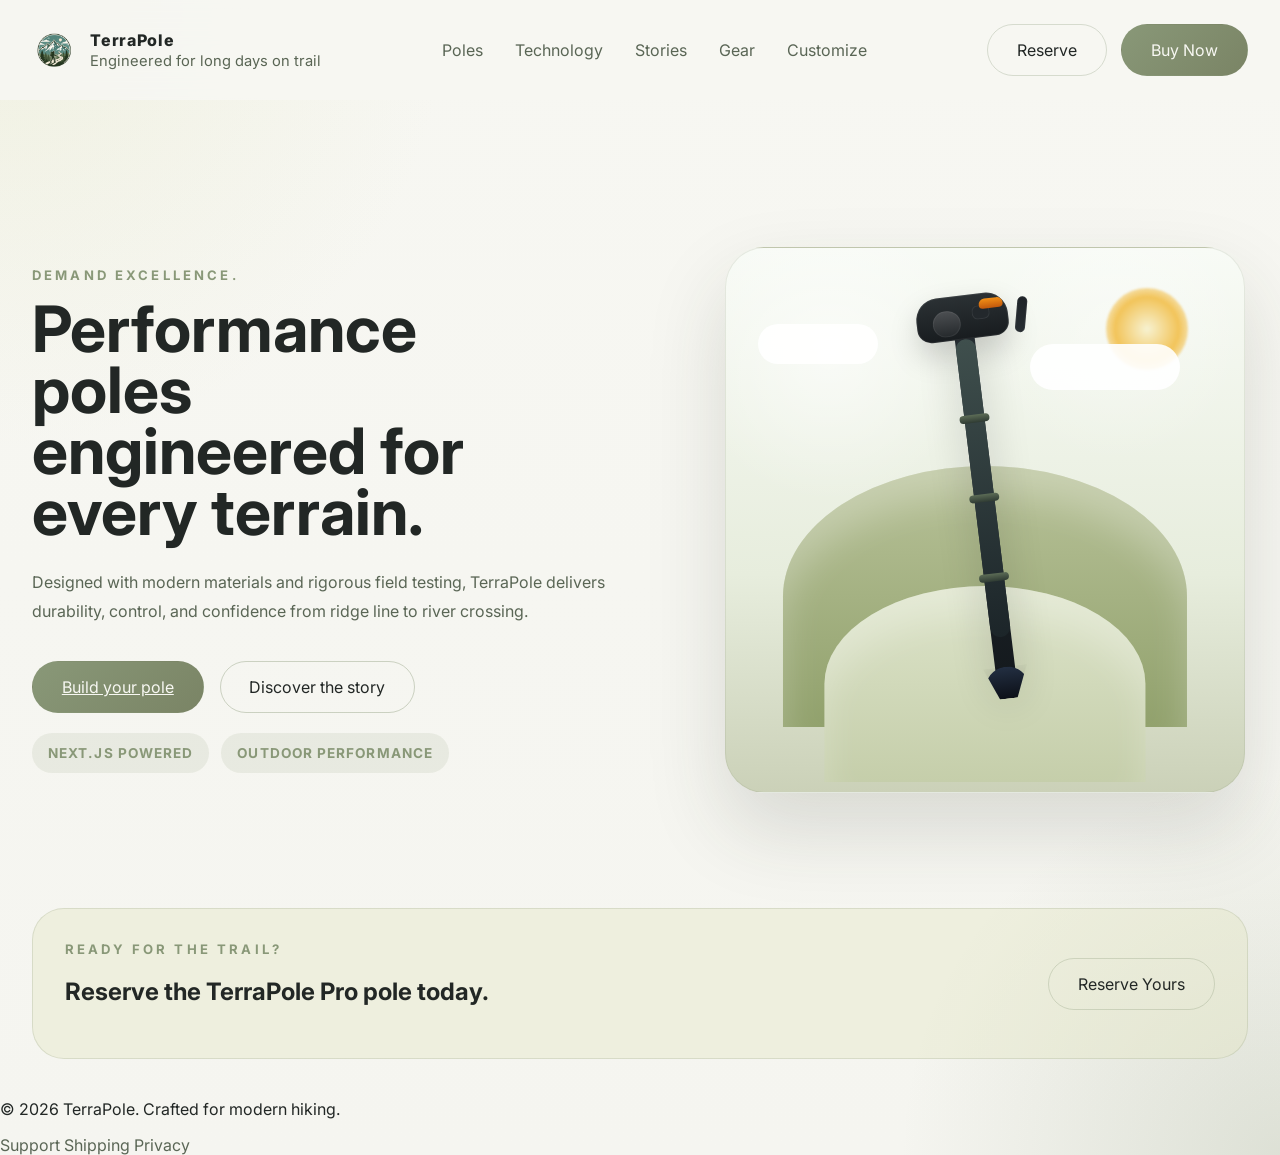
==== commit a8a977a7: "aaaaaa" ====
--- a/index.html
+++ b/index.html
@@ -31,7 +31,7 @@
       </nav>
 
       <div class="nav-actions">
-        <button class="btn btn-secondary">Reserve</button>
+        <a href="build.html"><button class="btn btn-secondary">Reserve</button></a>
         <a href="build.html"><button class="btn btn-primary">Buy Now</button></a>
       </div>
     </header>
@@ -76,97 +76,8 @@
               <div class="pole-tip"></div>
             </div>
           </div>
-          <div class="hero-card">
-            <div class="hero-card-header">
-              <span>Featured</span>
-              <span>TerraPole Pro</span>
-            </div>
-            <p>Advanced carbon construction with smart locking, ergonomic grip, and trail-ready versatility.</p>
-            <div class="stats-row">
-              <div>
-                <strong>18 oz</strong>
-                <span>Weight</span>
-              </div>
-              <div>
-                <strong>4 settings</strong>
-                <span>Adjustable length</span>
-              </div>
-              <div>
-                <strong>All-season</strong>
-                <span>tip system</span>
-              </div>
-            </div>
-          </div>
+          
         </div>
-      </section>
-
-      <section class="intro-panel">
-        <div class="intro-copy">
-          <h2>Clear thinking. Built for the trail.</h2>
-          <p>
-            TerraPole combines purposeful engineering, premium materials, and modular design so you can move faster, feel more secure, and trust every step.
-          </p>
-        </div>
-        <div class="intro-points">
-          <article>
-            <h3>Responsive control</h3>
-            <p>Shock-attenuating segments keep motion smooth on rugged terrain.</p>
-          </article>
-          <article>
-            <h3>Modern materials</h3>
-            <p>Carbon fiber shafts, premium cork handles, and weatherproof details.</p>
-          </article>
-          <article>
-            <h3>Ready for anything</h3>
-            <p>Change tips instantly for trail, snow, or rock without losing balance.</p>
-          </article>
-        </div>
-      </section>
-
-      <section class="feature-strip">
-        <article>
-          <h2>Engineered for adventure</h2>
-          <p>Space-grade materials and precision fittings deliver a responsive feel that keeps you moving.</p>
-        </article>
-        <article>
-          <h2>One-touch setup</h2>
-          <p>Quick-adjust telescoping with secure lock and weather-ready grip for any climate.</p>
-        </article>
-        <article>
-          <h2>Trail-ready warranty</h2>
-          <p>Designed to last through seasons of use, backed by a lifetime repair program.</p>
-        </article>
-      </section>
-
-      <section id="technology" class="cards-grid">
-        <article class="feature-card">
-          <span class="icon">🧭</span>
-          <h3>Precision damping</h3>
-          <p>Smart shock absorption so every step feels supported from rock gardens to ridgelines.</p>
-        </article>
-        <article class="feature-card">
-          <span class="icon">⚙️</span>
-          <h3>Modular system</h3>
-          <p>Swap tips, grips, and clamps in seconds for a custom pole setup that adapts to your hike.</p>
-        </article>
-        <article class="feature-card">
-          <span class="icon">🌲</span>
-          <h3>Eco-built</h3>
-          <p>Recycled composites and low-impact finishes keep the product as light on the planet as it is on your pack.</p>
-        </article>
-      </section>
-
-      <section id="stories" class="story-section">
-        <div class="story-copy">
-          <p class="eyebrow">From trail to summit</p>
-          <h2>Motion that feels as effortless as driving down an open road.</h2>
-          <p>
-            TerraPole blends high-end automotive design cues with rugged hiking performance so you can move
-            farther and climb higher with confidence.
-          </p>
-          <button class="btn btn-primary">Read the story</button>
-        </div>
-        <div class="story-image"></div>
       </section>
 
       <section id="gear" class="cta-band">
@@ -174,7 +85,7 @@
           <p class="eyebrow">Ready for the trail?</p>
           <h2>Reserve the TerraPole Pro pole today.</h2>
         </div>
-        <button class="btn btn-secondary">Reserve Yours</button>
+        <a href="build.html"><button class="btn btn-secondary">Reserve Yours</button></a>
       </section>
     </main>
 
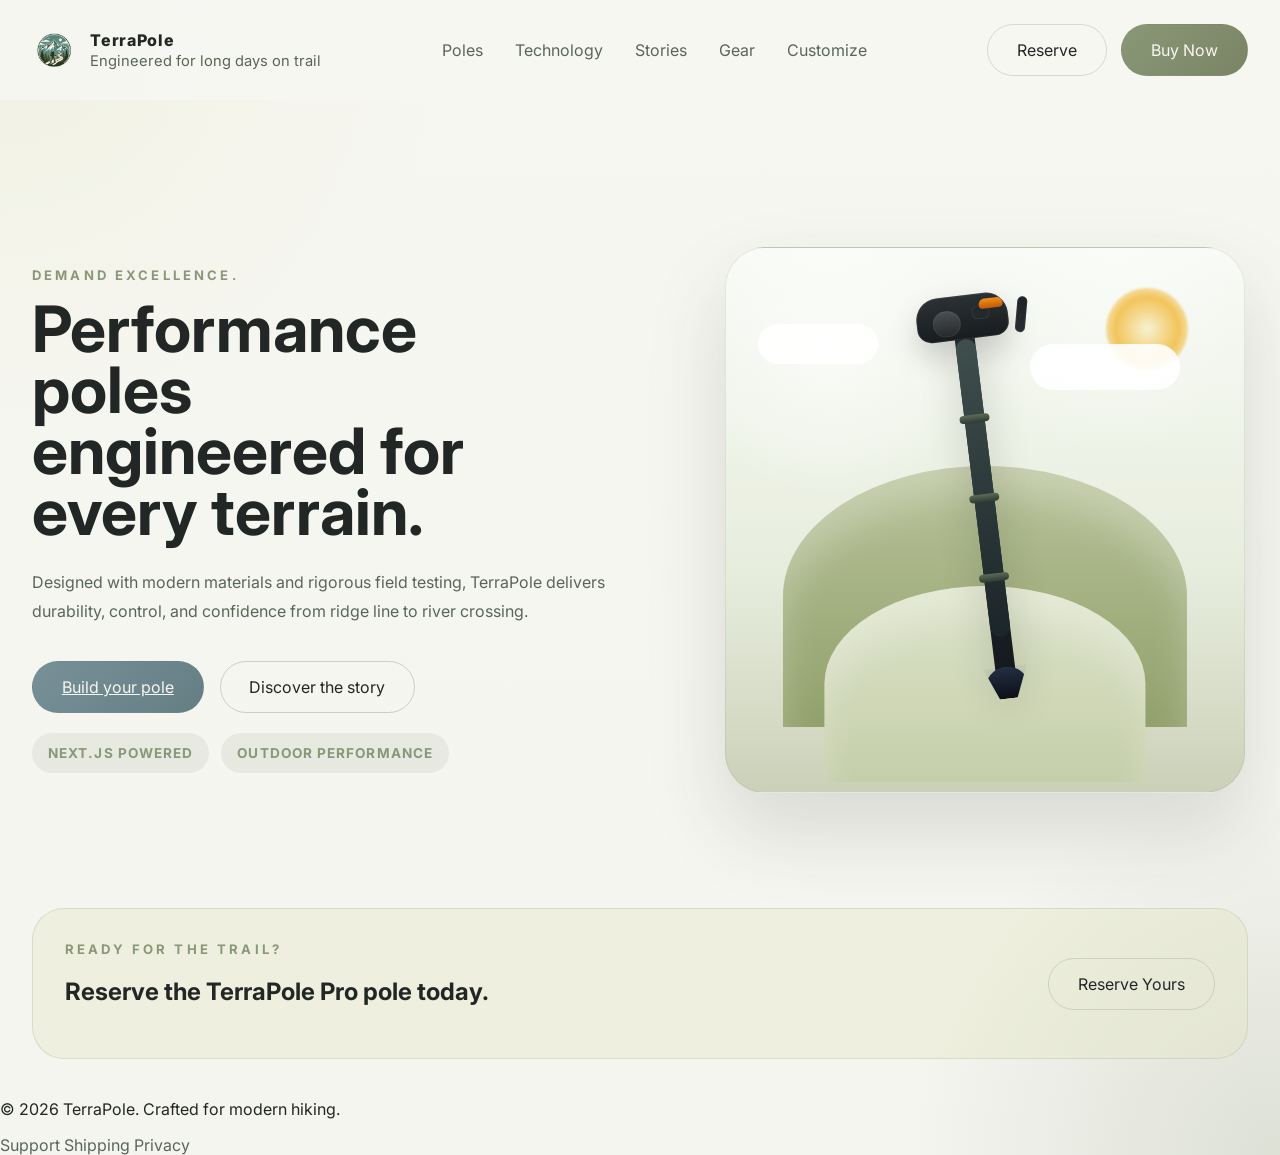
==== commit 76d5aac9: "iiii" ====
--- a/index.html
+++ b/index.html
@@ -45,7 +45,7 @@
             Designed with modern materials and rigorous field testing, TerraPole delivers durability, control, and confidence from ridge line to river crossing.
           </p>
           <div class="hero-actions">
-            <a class="btn btn-primary" href="build.html">Build your pole</a>
+            <a class="btn btn-primary1" href="build.html">Build your pole</a>
             <button class="btn btn-outline">Discover the story</button>
           </div>
           <div class="hero-badges">
--- a/styles.css
+++ b/styles.css
@@ -126,6 +126,10 @@
   color: #f7f7f2;
 }
 
+.btn-primary1 {
+  background: linear-gradient(135deg, #789098 0%, #657e84 100%);
+  color: #f7f7f2;
+}
 .btn-secondary {
   background: transparent;
   border-color: rgba(137, 152, 120, 0.3);
